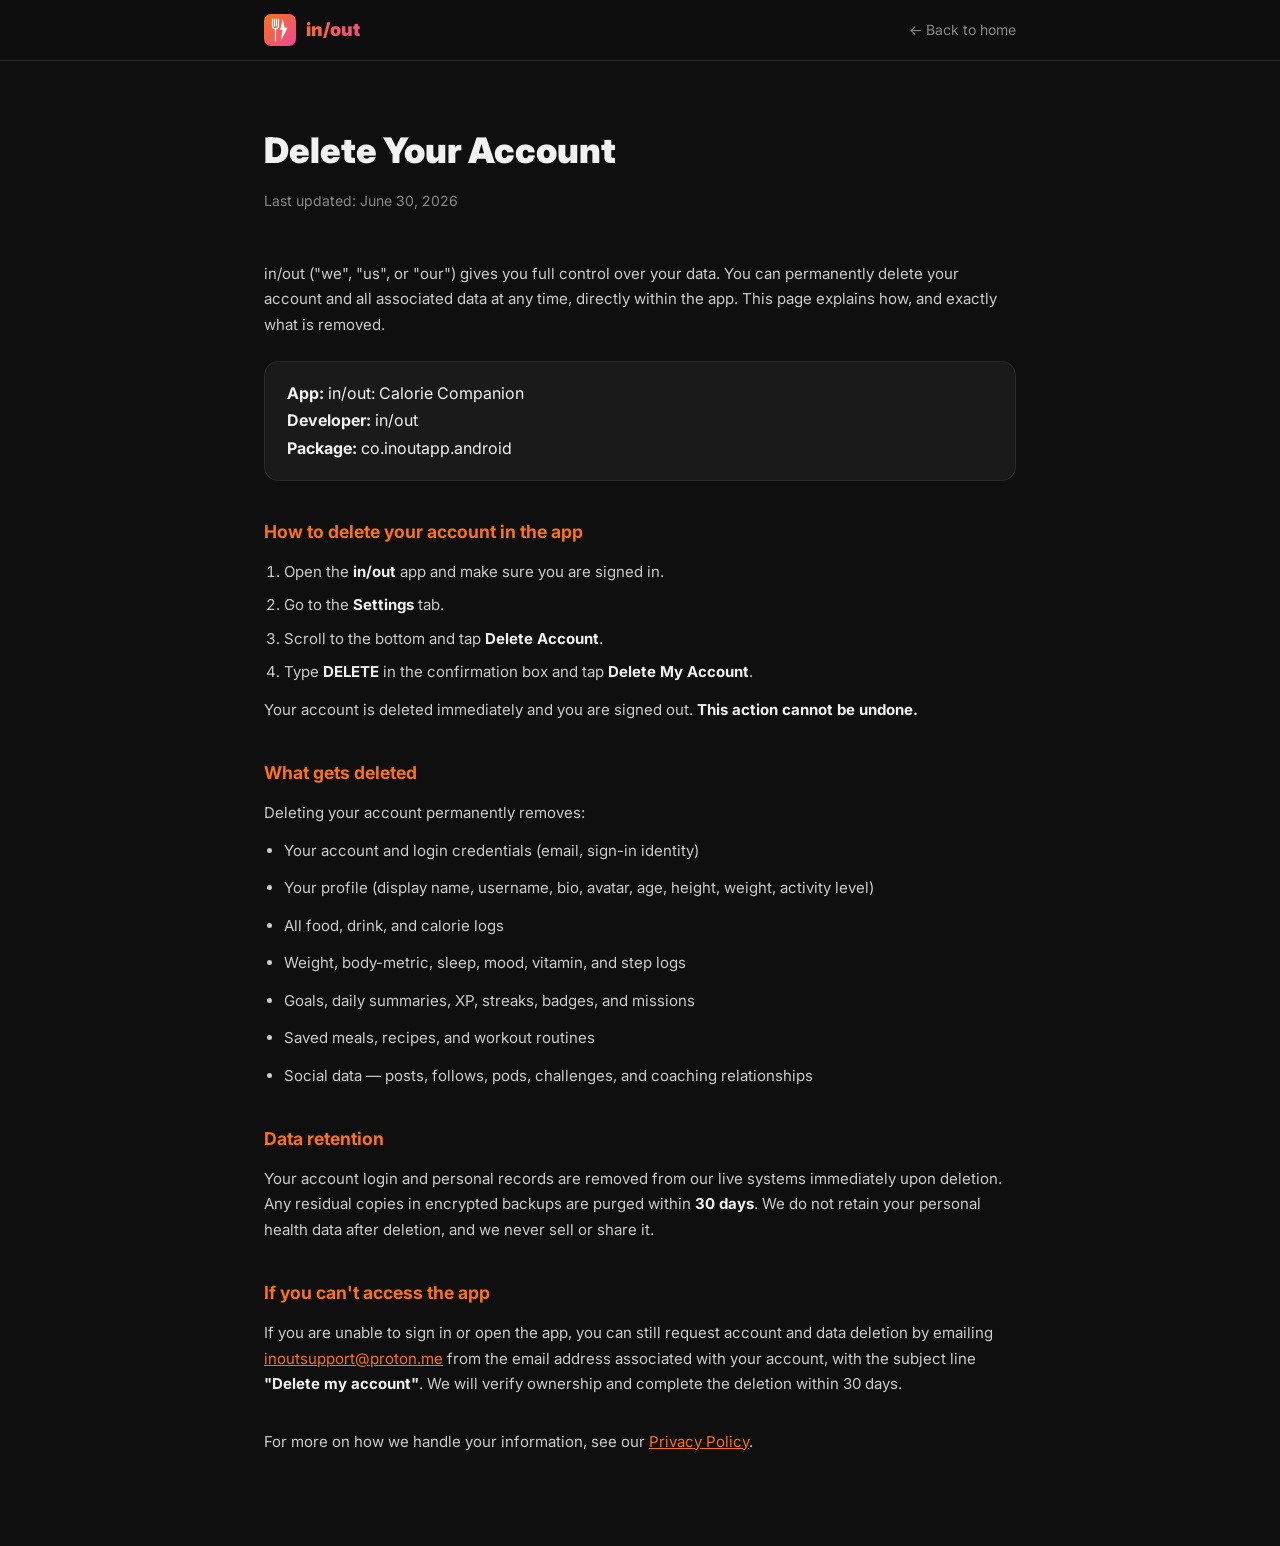
==== delete-account.html @ b7bd95ec "Add account deletion page (/delete-account) for Play Data safety Co-Authored-By: Claude Opus 4.8 <no" ====
<!DOCTYPE html>
<html lang="en">
<head>
  <meta charset="UTF-8" />
  <meta name="viewport" content="width=device-width, initial-scale=1.0" />
  <title>Delete Your Account — in/out</title>
  <link rel="preconnect" href="https://fonts.googleapis.com" />
  <link href="https://fonts.googleapis.com/css2?family=Inter:wght@400;600;700;900&display=swap" rel="stylesheet" />
  <style>
    *, *::before, *::after { box-sizing: border-box; margin: 0; padding: 0; }
    body { font-family: 'Inter', system-ui, sans-serif; background: #0f0f0f; color: #f1f1f1; line-height: 1.7; }
    nav { position: sticky; top: 0; backdrop-filter: blur(12px); background: rgba(15,15,15,0.85); border-bottom: 1px solid #2a2a2a; }
    .nav-inner { max-width: 800px; margin: 0 auto; padding: 0 24px; height: 60px; display: flex; align-items: center; justify-content: space-between; }
    .logo { display: flex; align-items: center; gap: 10px; text-decoration: none; }
    .logo-icon { width: 32px; height: 32px; border-radius: 0; overflow: visible; background: transparent; flex-shrink: 0; }
    .logo-text { font-weight: 900; font-size: 18px; background: linear-gradient(135deg, #f97316, #ec4899); -webkit-background-clip: text; -webkit-text-fill-color: transparent; }
    .back { color: #888; text-decoration: none; font-size: 14px; }
    .back:hover { color: #f1f1f1; }
    .content { max-width: 800px; margin: 0 auto; padding: 60px 24px 80px; }
    h1 { font-size: 2.2rem; font-weight: 900; margin-bottom: 8px; }
    .updated { font-size: 14px; color: #888; margin-bottom: 48px; }
    h2 { font-size: 1.1rem; font-weight: 700; margin: 36px 0 12px; color: #f97316; }
    p, li { font-size: 15px; color: #ccc; margin-bottom: 12px; }
    ul, ol { padding-left: 20px; margin-bottom: 12px; }
    ol li { margin-bottom: 8px; }
    a { color: #f97316; }
    strong { color: #f1f1f1; }
    .card { background: #1a1a1a; border: 1px solid #2a2a2a; border-radius: 14px; padding: 18px 22px; margin: 24px 0; }
  </style>
</head>
<body>
  <nav>
    <div class="nav-inner">
      <a href="/" class="logo">
        <div class="logo-icon"><img src="logo.svg" alt="in/out" style="width:100%;height:100%;display:block;" /></div>
        <span class="logo-text">in/out</span>
      </a>
      <a href="/" class="back">← Back to home</a>
    </div>
  </nav>

  <div class="content">
    <h1>Delete Your Account</h1>
    <p class="updated">Last updated: June 30, 2026</p>

    <p>in/out ("we", "us", or "our") gives you full control over your data. You can permanently delete your account and all associated data at any time, directly within the app. This page explains how, and exactly what is removed.</p>

    <div class="card">
      <strong>App:</strong> in/out: Calorie Companion<br />
      <strong>Developer:</strong> in/out<br />
      <strong>Package:</strong> co.inoutapp.android
    </div>

    <h2>How to delete your account in the app</h2>
    <ol>
      <li>Open the <strong>in/out</strong> app and make sure you are signed in.</li>
      <li>Go to the <strong>Settings</strong> tab.</li>
      <li>Scroll to the bottom and tap <strong>Delete Account</strong>.</li>
      <li>Type <strong>DELETE</strong> in the confirmation box and tap <strong>Delete My Account</strong>.</li>
    </ol>
    <p>Your account is deleted immediately and you are signed out. <strong>This action cannot be undone.</strong></p>

    <h2>What gets deleted</h2>
    <p>Deleting your account permanently removes:</p>
    <ul>
      <li>Your account and login credentials (email, sign-in identity)</li>
      <li>Your profile (display name, username, bio, avatar, age, height, weight, activity level)</li>
      <li>All food, drink, and calorie logs</li>
      <li>Weight, body-metric, sleep, mood, vitamin, and step logs</li>
      <li>Goals, daily summaries, XP, streaks, badges, and missions</li>
      <li>Saved meals, recipes, and workout routines</li>
      <li>Social data — posts, follows, pods, challenges, and coaching relationships</li>
    </ul>

    <h2>Data retention</h2>
    <p>Your account login and personal records are removed from our live systems immediately upon deletion. Any residual copies in encrypted backups are purged within <strong>30 days</strong>. We do not retain your personal health data after deletion, and we never sell or share it.</p>

    <h2>If you can't access the app</h2>
    <p>If you are unable to sign in or open the app, you can still request account and data deletion by emailing <a href="mailto:inoutsupport@proton.me">inoutsupport@proton.me</a> from the email address associated with your account, with the subject line <strong>"Delete my account"</strong>. We will verify ownership and complete the deletion within 30 days.</p>

    <p style="margin-top:32px;">For more on how we handle your information, see our <a href="/privacy">Privacy Policy</a>.</p>
  </div>
</body>
</html>
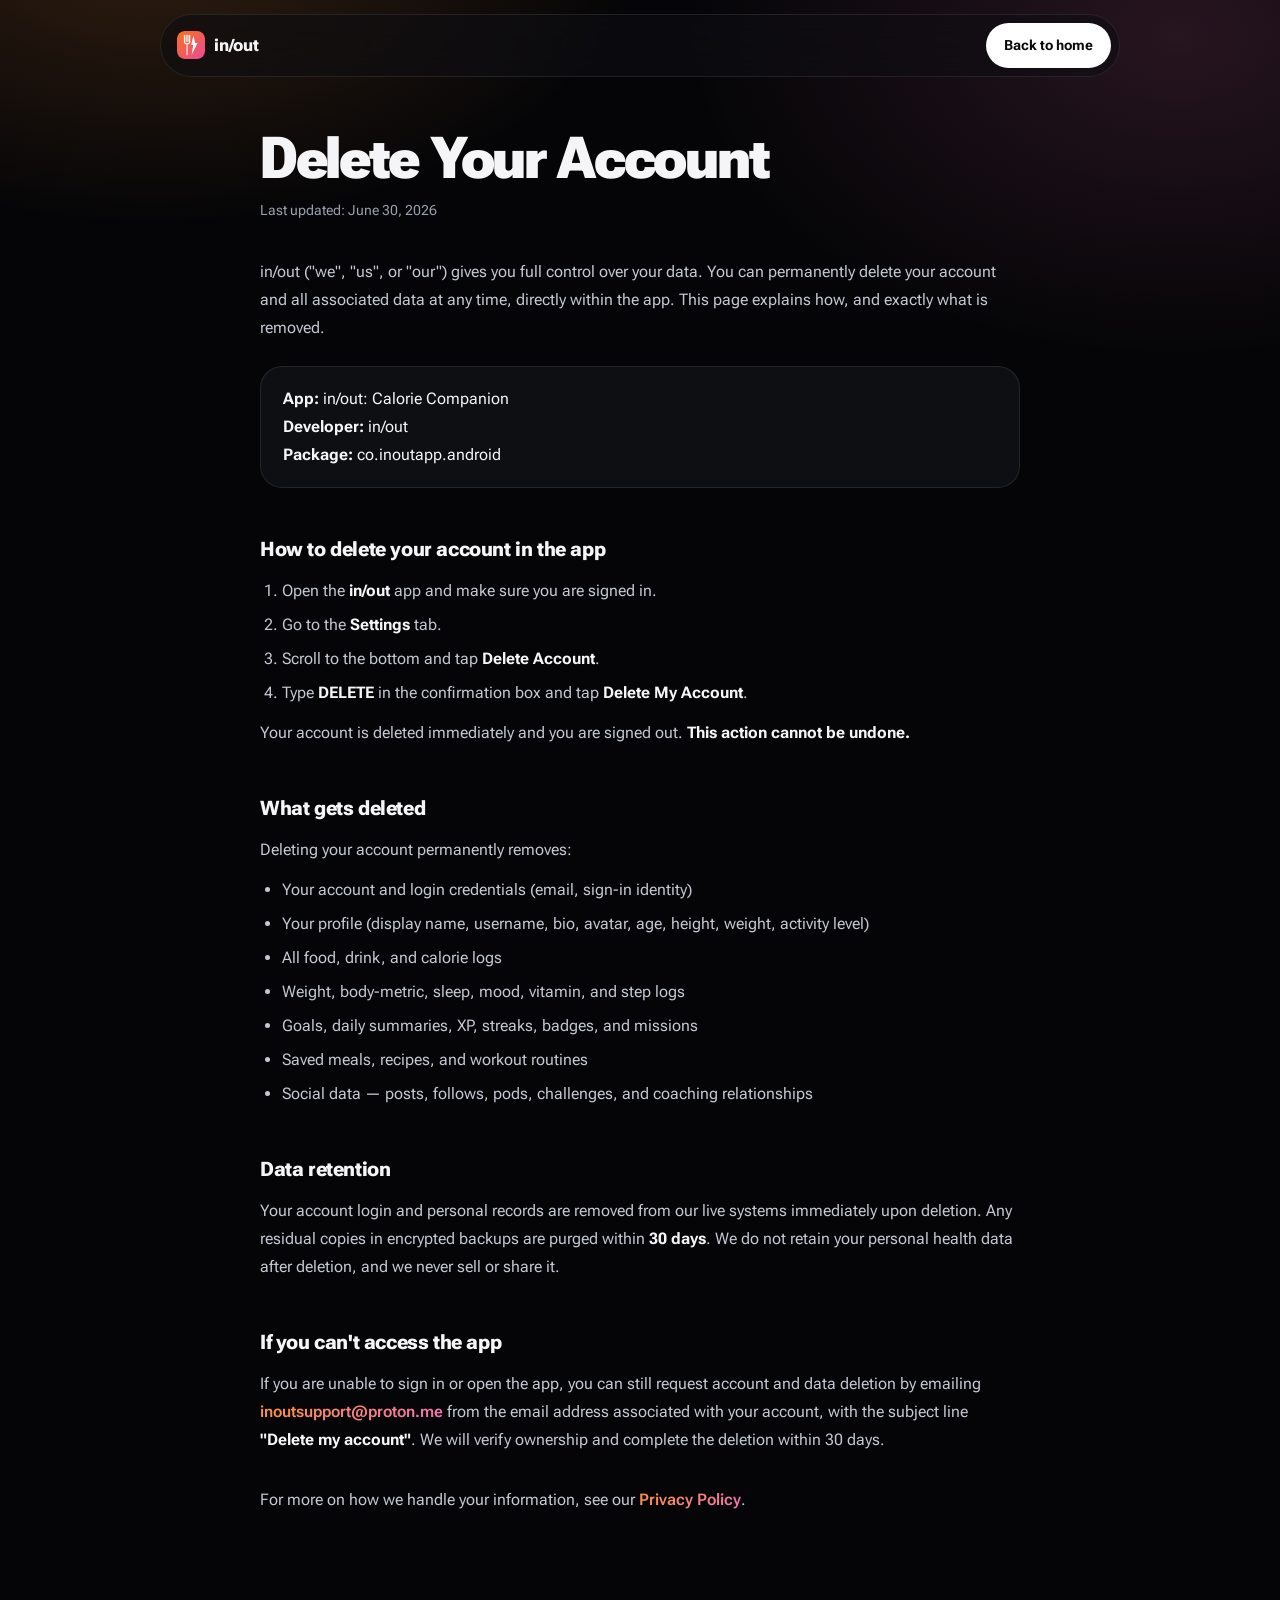
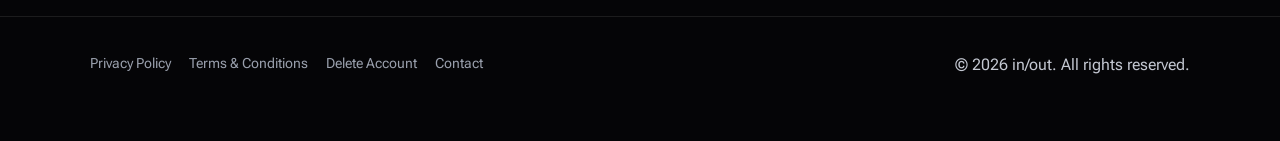
==== commit 1b7f934b: "Full redesign: dark cinematic landing page with real 3.0 app screenshots New hero with phone stage, " ====
--- a/delete-account.html
+++ b/delete-account.html
@@ -1,84 +1,68 @@
-<!DOCTYPE html>
-<html lang="en">
-<head>
-  <meta charset="UTF-8" />
-  <meta name="viewport" content="width=device-width, initial-scale=1.0" />
-  <title>Delete Your Account — in/out</title>
+<!DOCTYPE html>
+<html lang="en">
+<head>
+  <meta charset="UTF-8" />
+  <meta name="viewport" content="width=device-width, initial-scale=1.0" />
+  <title>Delete Your Account — in/out</title>
   <link rel="preconnect" href="https://fonts.googleapis.com" />
-  <link href="https://fonts.googleapis.com/css2?family=Inter:wght@400;600;700;900&display=swap" rel="stylesheet" />
-  <style>
-    *, *::before, *::after { box-sizing: border-box; margin: 0; padding: 0; }
-    body { font-family: 'Inter', system-ui, sans-serif; background: #0f0f0f; color: #f1f1f1; line-height: 1.7; }
-    nav { position: sticky; top: 0; backdrop-filter: blur(12px); background: rgba(15,15,15,0.85); border-bottom: 1px solid #2a2a2a; }
-    .nav-inner { max-width: 800px; margin: 0 auto; padding: 0 24px; height: 60px; display: flex; align-items: center; justify-content: space-between; }
-    .logo { display: flex; align-items: center; gap: 10px; text-decoration: none; }
-    .logo-icon { width: 32px; height: 32px; border-radius: 0; overflow: visible; background: transparent; flex-shrink: 0; }
-    .logo-text { font-weight: 900; font-size: 18px; background: linear-gradient(135deg, #f97316, #ec4899); -webkit-background-clip: text; -webkit-text-fill-color: transparent; }
-    .back { color: #888; text-decoration: none; font-size: 14px; }
-    .back:hover { color: #f1f1f1; }
-    .content { max-width: 800px; margin: 0 auto; padding: 60px 24px 80px; }
-    h1 { font-size: 2.2rem; font-weight: 900; margin-bottom: 8px; }
-    .updated { font-size: 14px; color: #888; margin-bottom: 48px; }
-    h2 { font-size: 1.1rem; font-weight: 700; margin: 36px 0 12px; color: #f97316; }
-    p, li { font-size: 15px; color: #ccc; margin-bottom: 12px; }
-    ul, ol { padding-left: 20px; margin-bottom: 12px; }
-    ol li { margin-bottom: 8px; }
-    a { color: #f97316; }
-    strong { color: #f1f1f1; }
-    .card { background: #1a1a1a; border: 1px solid #2a2a2a; border-radius: 14px; padding: 18px 22px; margin: 24px 0; }
-  </style>
-</head>
-<body>
-  <nav>
-    <div class="nav-inner">
-      <a href="/" class="logo">
-        <div class="logo-icon"><img src="logo.svg" alt="in/out" style="width:100%;height:100%;display:block;" /></div>
-        <span class="logo-text">in/out</span>
-      </a>
-      <a href="/" class="back">← Back to home</a>
+  <link rel="preconnect" href="https://fonts.gstatic.com" crossorigin />
+  <link href="https://fonts.googleapis.com/css2?family=Roboto+Flex:opsz,wght@8..144,400..1000&display=swap" rel="stylesheet" />
+  <link rel="icon" href="logo.svg" type="image/svg+xml" />
+  <meta name="theme-color" content="#050507" />
+  <link rel="stylesheet" href="legal.css" />
+</head>
+<body>
+  <nav class="top" aria-label="Primary">
+    <a class="brand" href="/" aria-label="in/out home"><img src="logo.svg" alt="" />in/out</a>
+    <a class="pillbtn" href="/">Back to home</a>
+  </nav>
+
+  <div class="content">
+    <h1>Delete Your Account</h1>
+    <p class="updated">Last updated: June 30, 2026</p>
+
+    <p>in/out ("we", "us", or "our") gives you full control over your data. You can permanently delete your account and all associated data at any time, directly within the app. This page explains how, and exactly what is removed.</p>
+
+    <div class="card">
+      <strong>App:</strong> in/out: Calorie Companion<br />
+      <strong>Developer:</strong> in/out<br />
+      <strong>Package:</strong> co.inoutapp.android
+    </div>
+
+    <h2>How to delete your account in the app</h2>
+    <ol>
+      <li>Open the <strong>in/out</strong> app and make sure you are signed in.</li>
+      <li>Go to the <strong>Settings</strong> tab.</li>
+      <li>Scroll to the bottom and tap <strong>Delete Account</strong>.</li>
+      <li>Type <strong>DELETE</strong> in the confirmation box and tap <strong>Delete My Account</strong>.</li>
+    </ol>
+    <p>Your account is deleted immediately and you are signed out. <strong>This action cannot be undone.</strong></p>
+
+    <h2>What gets deleted</h2>
+    <p>Deleting your account permanently removes:</p>
+    <ul>
+      <li>Your account and login credentials (email, sign-in identity)</li>
+      <li>Your profile (display name, username, bio, avatar, age, height, weight, activity level)</li>
+      <li>All food, drink, and calorie logs</li>
+      <li>Weight, body-metric, sleep, mood, vitamin, and step logs</li>
+      <li>Goals, daily summaries, XP, streaks, badges, and missions</li>
+      <li>Saved meals, recipes, and workout routines</li>
+      <li>Social data — posts, follows, pods, challenges, and coaching relationships</li>
+    </ul>
+
+    <h2>Data retention</h2>
+    <p>Your account login and personal records are removed from our live systems immediately upon deletion. Any residual copies in encrypted backups are purged within <strong>30 days</strong>. We do not retain your personal health data after deletion, and we never sell or share it.</p>
+
+    <h2>If you can't access the app</h2>
+    <p>If you are unable to sign in or open the app, you can still request account and data deletion by emailing <a href="mailto:inoutsupport@proton.me">inoutsupport@proton.me</a> from the email address associated with your account, with the subject line <strong>"Delete my account"</strong>. We will verify ownership and complete the deletion within 30 days.</p>
+
+    <p style="margin-top:32px;">For more on how we handle your information, see our <a href="/privacy">Privacy Policy</a>.</p>
+  </div>
+  <footer>
+    <div class="in">
+      <div><a href="/privacy">Privacy Policy</a><a href="/terms">Terms &amp; Conditions</a><a href="/delete-account">Delete Account</a><a href="mailto:inoutsupport@proton.me">Contact</a></div>
+      <p>© 2026 in/out. All rights reserved.</p>
     </div>
-  </nav>
-
-  <div class="content">
-    <h1>Delete Your Account</h1>
-    <p class="updated">Last updated: June 30, 2026</p>
-
-    <p>in/out ("we", "us", or "our") gives you full control over your data. You can permanently delete your account and all associated data at any time, directly within the app. This page explains how, and exactly what is removed.</p>
-
-    <div class="card">
-      <strong>App:</strong> in/out: Calorie Companion<br />
-      <strong>Developer:</strong> in/out<br />
-      <strong>Package:</strong> co.inoutapp.android
-    </div>
-
-    <h2>How to delete your account in the app</h2>
-    <ol>
-      <li>Open the <strong>in/out</strong> app and make sure you are signed in.</li>
-      <li>Go to the <strong>Settings</strong> tab.</li>
-      <li>Scroll to the bottom and tap <strong>Delete Account</strong>.</li>
-      <li>Type <strong>DELETE</strong> in the confirmation box and tap <strong>Delete My Account</strong>.</li>
-    </ol>
-    <p>Your account is deleted immediately and you are signed out. <strong>This action cannot be undone.</strong></p>
-
-    <h2>What gets deleted</h2>
-    <p>Deleting your account permanently removes:</p>
-    <ul>
-      <li>Your account and login credentials (email, sign-in identity)</li>
-      <li>Your profile (display name, username, bio, avatar, age, height, weight, activity level)</li>
-      <li>All food, drink, and calorie logs</li>
-      <li>Weight, body-metric, sleep, mood, vitamin, and step logs</li>
-      <li>Goals, daily summaries, XP, streaks, badges, and missions</li>
-      <li>Saved meals, recipes, and workout routines</li>
-      <li>Social data — posts, follows, pods, challenges, and coaching relationships</li>
-    </ul>
-
-    <h2>Data retention</h2>
-    <p>Your account login and personal records are removed from our live systems immediately upon deletion. Any residual copies in encrypted backups are purged within <strong>30 days</strong>. We do not retain your personal health data after deletion, and we never sell or share it.</p>
-
-    <h2>If you can't access the app</h2>
-    <p>If you are unable to sign in or open the app, you can still request account and data deletion by emailing <a href="mailto:inoutsupport@proton.me">inoutsupport@proton.me</a> from the email address associated with your account, with the subject line <strong>"Delete my account"</strong>. We will verify ownership and complete the deletion within 30 days.</p>
-
-    <p style="margin-top:32px;">For more on how we handle your information, see our <a href="/privacy">Privacy Policy</a>.</p>
-  </div>
-</body>
-</html>
+  </footer>
+</body>
+</html>
--- a/legal.css
+++ b/legal.css
@@ -0,0 +1,25 @@
+/* in/out legal pages */
+*, *::before, *::after { box-sizing: border-box; margin: 0; padding: 0; }
+:root { --bg:#050507; --surface:#0e0f13; --line:rgba(255,255,255,0.09); --text:#f5f5f7; --muted:#9aa0ad; --grad:linear-gradient(135deg,#fb923c,#f472b6); }
+html { overflow-x: clip; }
+body { font-family: "Roboto Flex", -apple-system, BlinkMacSystemFont, "Segoe UI", sans-serif; background: radial-gradient(700px 420px at 12% -4%, rgba(251,146,60,0.18), transparent 70%), radial-gradient(700px 460px at 92% 2%, rgba(244,114,182,0.14), transparent 70%), var(--bg); background-repeat: no-repeat; color: var(--text); line-height: 1.75; -webkit-font-smoothing: antialiased; min-height: 100vh; }
+a { color: inherit; text-decoration: none; }
+nav.top { position: fixed; top: 14px; left: 50%; transform: translateX(-50%); z-index: 50; width: min(960px, calc(100% - 24px)); display: flex; align-items: center; justify-content: space-between; gap: 12px; padding: 8px 8px 8px 16px; border: 1px solid var(--line); border-radius: 999px; background: rgba(14,15,19,0.66); backdrop-filter: blur(18px) saturate(1.4); -webkit-backdrop-filter: blur(18px) saturate(1.4); }
+.brand { display: flex; align-items: center; gap: 9px; font-weight: 800; font-size: 1.05rem; letter-spacing: -0.01em; }
+.brand img { width: 28px; height: 28px; border-radius: 8px; }
+.pillbtn { background: #fff; color: #09090b; font-weight: 700; font-size: 0.88rem; padding: 10px 18px; border-radius: 999px; transition: box-shadow .2s; }
+.pillbtn:hover { box-shadow: 0 6px 24px rgba(244,114,182,0.35); }
+.content { width: min(760px, calc(100% - 32px)); margin: 0 auto; padding: 130px 0 40px; }
+h1 { font-size: clamp(2.2rem, 6vw, 3.6rem); line-height: 1; letter-spacing: -0.04em; font-weight: 800; margin-bottom: 10px; }
+.updated { color: var(--muted); font-size: 0.88rem; margin-bottom: 36px; }
+h2 { font-size: 1.25rem; letter-spacing: -0.02em; font-weight: 800; margin: 44px 0 10px; }
+p, li { font-size: 1rem; color: #c4c8d2; margin-bottom: 12px; }
+ul, ol { padding-left: 22px; margin-bottom: 12px; }
+li { margin-bottom: 6px; }
+strong { color: var(--text); }
+.content a { background: var(--grad); -webkit-background-clip: text; background-clip: text; color: transparent; font-weight: 600; }
+.card, .reward-banner { background: var(--surface); border: 1px solid var(--line); border-radius: 22px; padding: 18px 22px; margin: 24px 0; }
+.reward-banner p { margin-bottom: 0; }
+footer { margin-top: 50px; padding: 34px 0 50px; border-top: 1px solid var(--line); color: var(--muted); font-size: 0.9rem; }
+footer .in { width: min(1100px, calc(100% - 32px)); margin: 0 auto; display: flex; justify-content: space-between; flex-wrap: wrap; gap: 14px; }
+footer a { margin-right: 18px; } footer a:hover { color: #fff; }
